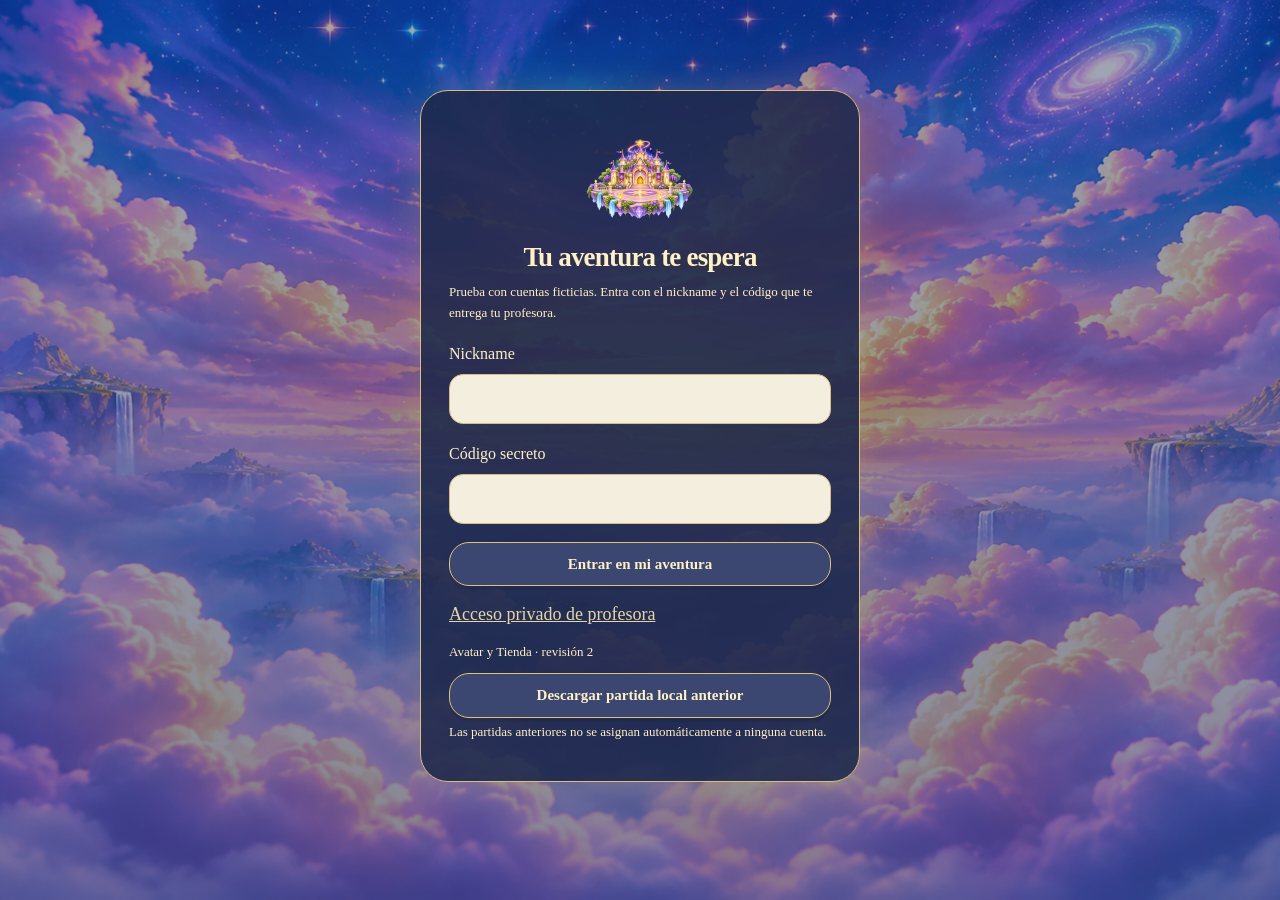
==== login.html @ 6bd4c318 "Añade el sitio estático de pruebas" ====
<!doctype html><html lang="es"><meta charset="utf-8"><meta name="viewport" content="width=device-width,initial-scale=1"><meta name="robots" content="noindex, nofollow"><meta name="referrer" content="no-referrer"><title>Entrar · El archipiélago de las estrellas</title><link rel="stylesheet" href="classroom.css"><body class="classroom-gate"><main class="classroom-card"><h1>Tu aventura te espera</h1><p>Estamos abriendo el acceso seguro de alumnos.</p><p><a href="index.html">Abrir mi aventura</a></p><p><a href="profesora-supabase.html" target="_blank" rel="noopener noreferrer">Acceso privado de profesora</a></p></main><script src="classroom-login.js"></script></body></html>
---- classroom.css ----
body.classroom-gate{margin:0;min-height:100svh;background:linear-gradient(#17244866,#1f214b88),url('assets/escenario/optimizado/cielo-magico.webp') center/cover fixed;color:#fff0c5;font-family:Georgia,serif}.classroom-card{box-sizing:border-box;width:min(440px,calc(100% - 28px));margin:8svh auto;padding:28px;border:1px solid #dabe80;border-radius:28px;background:#1e294bdf;box-shadow:0 0 35px #e1bd5433}.classroom-card img{display:block;width:140px;height:120px;object-fit:contain;margin:0 auto}.classroom-card h1{text-align:center;font-size:27px}.classroom-card label{display:grid;gap:8px;margin:18px 0;font-size:16px}.classroom-card input{box-sizing:border-box;width:100%;min-height:46px;padding:12px;border-radius:14px;border:1px solid #d6bc83;background:#f4eedf;color:#292c47;font-size:16px}.classroom-card button,.teacher-page button{min-height:44px;border:1px solid #e1c27a;border-radius:20px;background:#3b4771;color:#fff0c6;padding:10px 18px;font-size:15px;cursor:pointer}.classroom-card button{width:100%}.classroom-card a{color:#e7d6a4}.classroom-note{font-size:13px;line-height:1.6}.classroom-error{color:#ffe3bb;line-height:1.6}.classroom-card [hidden],[hidden]{display:none!important}.teacher-page{margin:0;padding:20px;background:#222743;color:#f8ebcb;font:16px system-ui}.teacher-page input{padding:10px;min-height:24px;margin:6px;border-radius:10px;border:1px solid #d8bc81}.teacher-page table{width:100%;border-collapse:collapse;background:#ffffff08}.teacher-page td,.teacher-page th{padding:12px;text-align:left;border-bottom:1px solid #d9c89d44;vertical-align:top}.teacher-scroll{overflow:auto}.teacher-page code{overflow-wrap:anywhere}.cloud-status{position:fixed;left:50%;transform:translateX(-50%);bottom:5px;z-index:200;border:1px solid #c5aa72;border-radius:18px;background:#202b48ed;color:#fff0bd;font:12px system-ui;padding:7px 12px;max-width:85vw;text-align:center}.cloud-logout{position:fixed;right:12px;bottom:10px;z-index:190;border:1px solid #d9bc7b;border-radius:18px;background:#202b48e6;color:#fff0c6;padding:9px 14px;min-height:44px}.cloud-status.cloud-error{bottom:58px}.cloud-status button{min-height:40px}.teacher-page h1{font-size:26px} @media(max-width:600px){.classroom-card{margin:4svh auto;padding:22px}.teacher-page{padding:12px}.cloud-logout{font-size:11px;padding:7px 9px;bottom:108px}}

.classroom-gate>.header,.classroom-gate>.footer-note{display:none}
/* The save notice must never cover the map's touch targets. */
.cloud-status{pointer-events:none}.cloud-status button{pointer-events:auto}
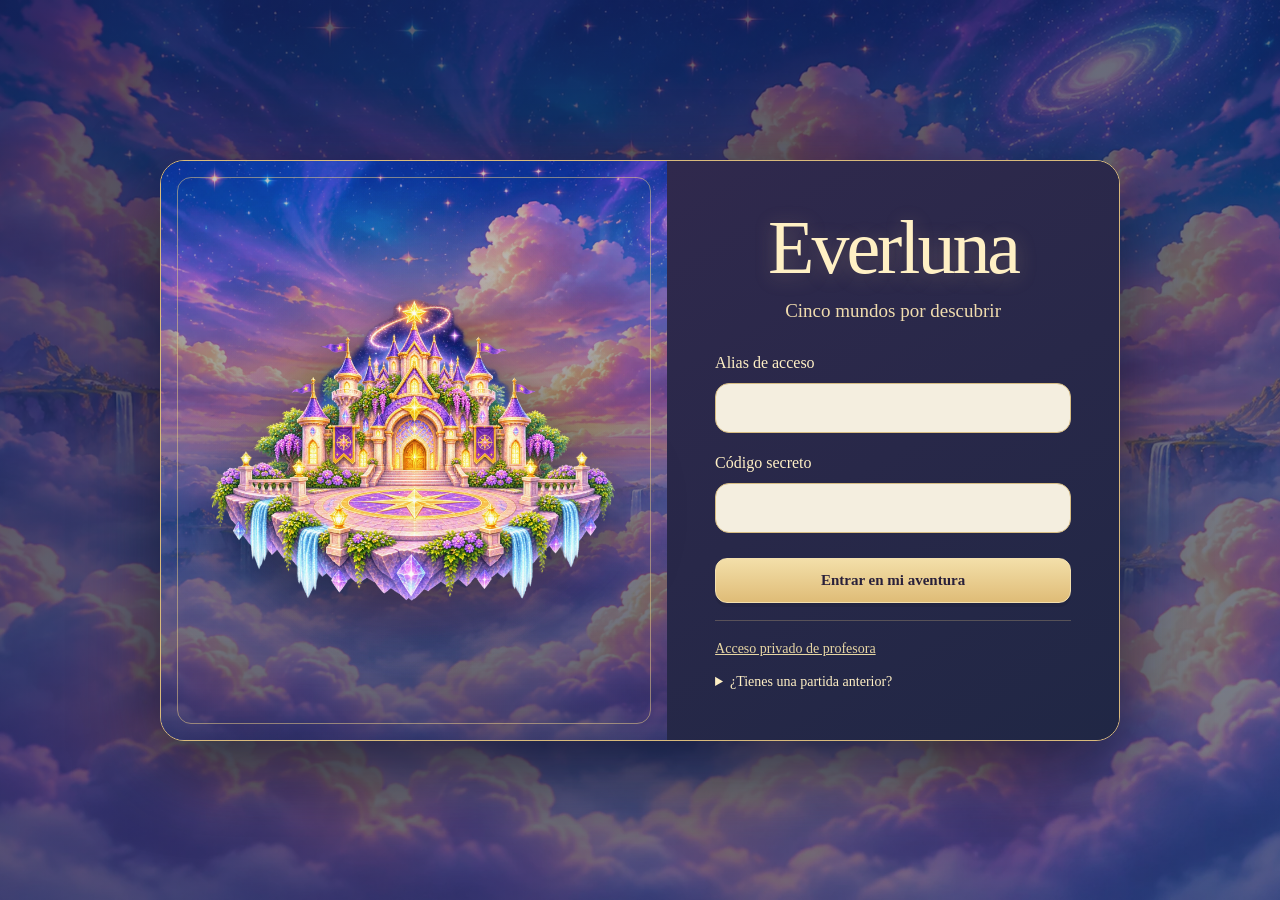
==== commit c1d50456: "Publica Everluna y el panel privado de gestión de alumnos" ====
--- a/login.html
+++ b/login.html
@@ -1 +1 @@
-<!doctype html><html lang="es"><meta charset="utf-8"><meta name="viewport" content="width=device-width,initial-scale=1"><meta name="robots" content="noindex, nofollow"><meta name="referrer" content="no-referrer"><title>Entrar · El archipiélago de las estrellas</title><link rel="stylesheet" href="classroom.css"><body class="classroom-gate"><main class="classroom-card"><h1>Tu aventura te espera</h1><p>Estamos abriendo el acceso seguro de alumnos.</p><p><a href="index.html">Abrir mi aventura</a></p><p><a href="profesora-supabase.html" target="_blank" rel="noopener noreferrer">Acceso privado de profesora</a></p></main><script src="classroom-login.js"></script></body></html>
+<!doctype html><html lang="es"><meta charset="utf-8"><meta name="viewport" content="width=device-width,initial-scale=1"><meta name="robots" content="noindex, nofollow"><meta name="referrer" content="no-referrer"><title>Acceso · Everluna</title><link rel="stylesheet" href="classroom.css"><body class="classroom-gate"><main class="classroom-card"><h1>Everluna</h1><p>Estamos abriendo el acceso seguro de alumnos.</p><p><a href="index.html">Abrir mi aventura</a></p><p><a href="profesora-supabase.html" target="_blank" rel="noopener noreferrer">Acceso privado de profesora</a></p></main><script src="classroom-login.js"></script></body></html>
--- a/classroom.css
+++ b/classroom.css
@@ -3,3 +3,30 @@
 .classroom-gate>.header,.classroom-gate>.footer-note{display:none}
 /* The save notice must never cover the map's touch targets. */
 .cloud-status{pointer-events:none}.cloud-status button{pointer-events:auto}
+
+/* The illustrated book cover belongs to the access screens, independently of the map. */
+body.classroom-gate{background-color:#12132e;background-image:linear-gradient(135deg,#181633bc,#11182c8c),url('assets/escenario/optimizado/cielo-magico.webp')}
+.classroom-gate .everluna-app{min-height:100svh;display:grid;place-items:center;margin:auto;padding:clamp(16px,4vw,48px);max-width:none;box-sizing:border-box}
+.everluna-entry{--book-gold:#e5c887;box-sizing:border-box;width:min(100%,960px);display:grid;grid-template-columns:1.12fr 1fr;overflow:hidden;border:1px solid #d9ba7c;border-radius:24px;background:#1e2347;box-shadow:0 24px 80px #090b20aa}
+.everluna-cover{position:relative;display:grid;place-items:center;min-width:0;min-height:410px;isolation:isolate;background:radial-gradient(ellipse at 50% 46%,#e2c59855 0,transparent 57%),linear-gradient(#29204c44,#151935b0),url('assets/escenario/optimizado/cielo-magico.webp') center/cover}
+.everluna-cover::before{content:'';position:absolute;inset:16px;border:1px solid #e5c88788;border-radius:14px;pointer-events:none}
+.everluna-cover img{width:90%;height:auto;max-height:470px;object-fit:contain;filter:drop-shadow(0 20px 34px #111128b0)}
+.everluna-entry .student-login-card{width:auto;margin:0;padding:clamp(24px,5vw,48px);border:0;border-radius:0;background:linear-gradient(150deg,#30294d,#202745);box-shadow:none;min-width:0}
+.everluna-entry h1,.everluna-loading h1{margin:0;color:#fff0c4;font-size:clamp(45px,8vw,76px);font-weight:normal;text-align:center;line-height:1;letter-spacing:-.04em;text-shadow:0 3px 20px #e4c08344}
+.everluna-intro{margin:12px 0 26px;text-align:center;color:#f0dcae;font-size:clamp(15px,2vw,19px)}
+.everluna-entry form button{margin-top:7px;border-color:#f3dfad;background:linear-gradient(#f3dfa9,#dfbc77);color:#29203a;font-weight:700;border-radius:12px}
+.everluna-entry form button:hover{background:#fae9c0}
+.everluna-entry-links{display:grid;gap:12px;margin-top:17px;padding-top:17px;border-top:1px solid #e5c88744;font-size:14px}
+.everluna-entry-links summary{cursor:pointer}.everluna-entry-links p{margin-bottom:8px}
+.everluna-entry .classroom-error:empty{display:none}
+.everluna-entry :focus-visible{outline:2px solid #ffdf96;outline-offset:3px}
+.everluna-loading{display:grid;justify-items:center;gap:21px;width:min(100%,420px);padding:36px 25px;text-align:center;box-sizing:border-box;border:1px solid #d9ba7c99;border-radius:24px;background:#1c2146e8;box-shadow:0 20px 65px #0b0c23b8}
+.everluna-loading img{animation:everluna-lantern 2s ease-in-out infinite}
+.everluna-loading p{margin:0;color:#f0dcae;font-size:18px}
+@keyframes everluna-lantern{50%{transform:translateY(-7px);filter:drop-shadow(0 0 12px #ffe3a0)}}
+@media(max-width:720px){
+ .everluna-entry{grid-template-columns:1fr;max-width:440px}
+ .everluna-cover{min-height:0;height:clamp(120px,26svh,220px)}
+ .everluna-cover::before{inset:10px}.everluna-cover img{height:100%;width:auto;max-width:90%}
+}
+@media(prefers-reduced-motion:reduce){.everluna-loading img{animation:none}}
